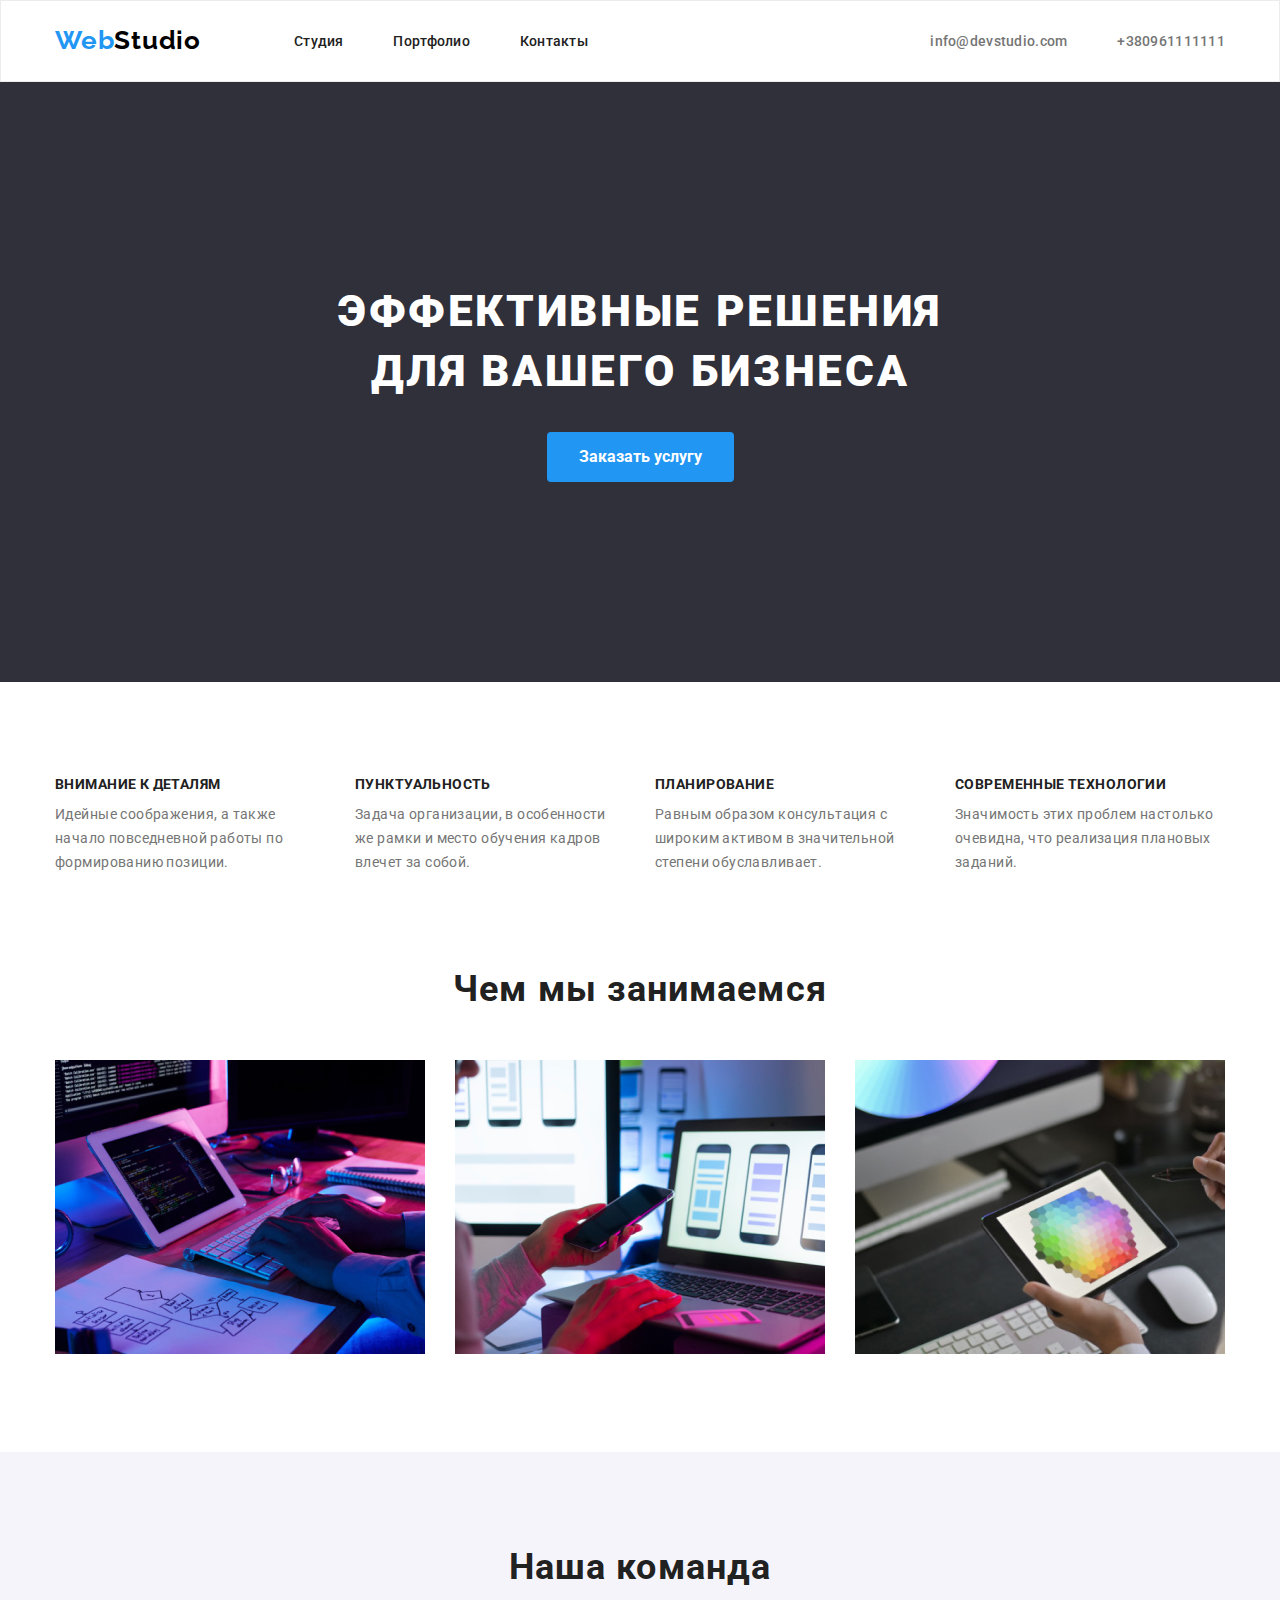
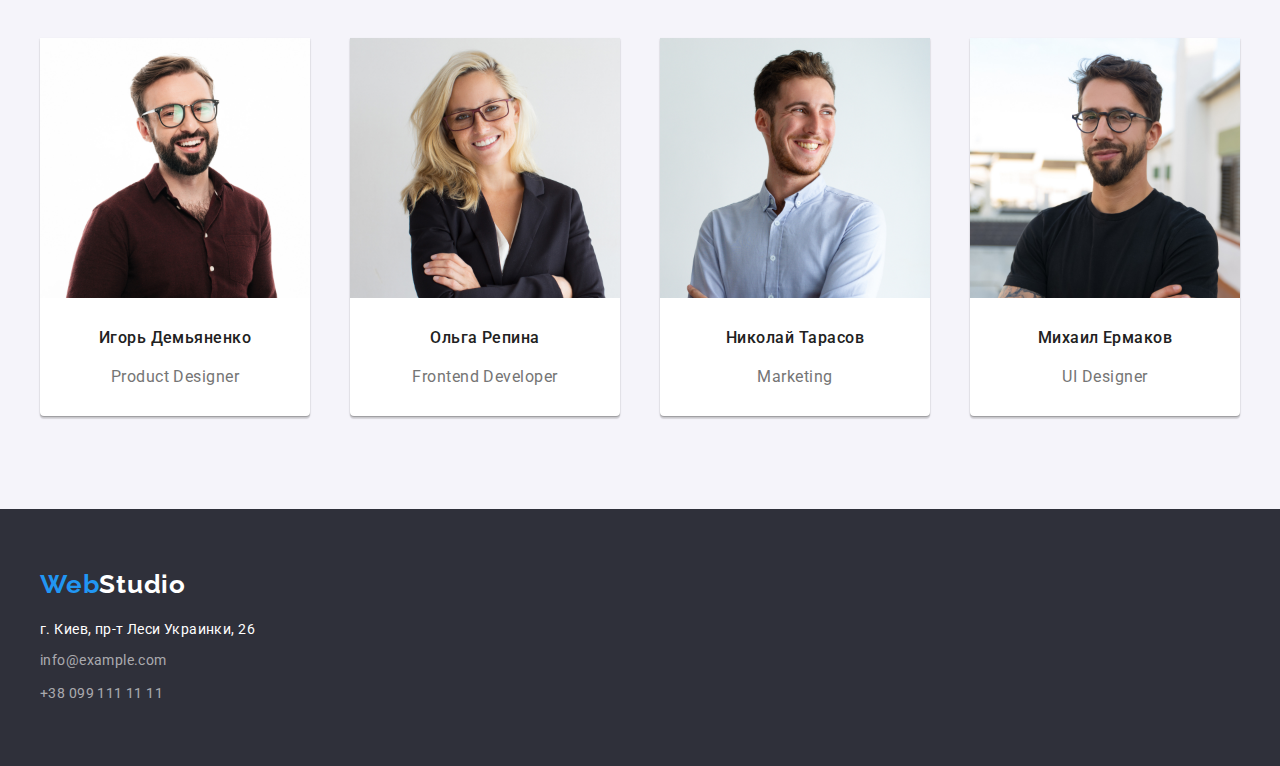
==== index.html @ 6f5e6640 "start" ====
<!DOCTYPE html>
<html lang="ru">
<head>
    <meta charset="UTF-8">
    <meta http-equiv="X-UA-Compatible" content="IE=edge">
    <meta name="viewport" content="width=device-width, initial-scale=1.0">
    <title>Yaroslav Borys</title>
    <link rel="stylesheet" href="./css/modern-normalize.css">
    <link rel="preconnect" href="https://fonts.gstatic.com">
    <link href="https://fonts.googleapis.com/css2?family=Raleway:wght@700&family=Roboto:wght@400;500;700;900&display=swap"
        rel="stylesheet">
    <link rel="stylesheet" href="./css/style.css" />
</head>
<body class="page">
    <!--Навигация сайта-->
    <header>
        <nav class="navigation">
        <div class="container">
            <h1><a href="./index.html" lang="en" class="logo link"><span class="logo-blue">Web</span>Studio</a></h1>
           <div class="nav">
            <ul class="site-nav list">
                <li><a href="./index.html" class="studio link">Студия</a></li>
                <li><a href="./portfolio.html" class=" link">Портфолио</a></li>
                <li><a href="" class="link">Контакты</a></li>
            </ul>
            <ul class="contact-nav list">
                <li><a href="mailto:" class="link">info@devstudio.com</a></li>
                <li><a href="tel:+380961111111" class="link">+380961111111</a></li>
            </ul>
            </div>
        </div>
        </nav>
    </header>

    <main>
        <!--Заказ услуги-->
        <section class="hero">
            <div class="container">
            <h2 class="hero-title">Эффективные решения для вашего бизнеса</h2>
            <button type="button" class="button-color">Заказать услугу</button>
            </div>
        </section>

        <!--Преимущество-->
        <section >
        <div class="container">
            <h2 class="disp-none">Преимущество</h2>
            <ul class="advantage-list">
                <li> 
                    <h3  class="tittle-advantage">Внимание к деталям</h3>
                    <p class="text-section">Идейные соображения, а также начало повседневной работы по формированию позиции.</p>
                </li>
                <li>
                    <h3 class="tittle-advantage">Пунктуальность</h3>
                    <p class="text-section">Задача организации, в особенности же рамки и место обучения кадров влечет за собой.</p>
                </li>
                <li>
                    <h3 class="tittle-advantage">Планирование</h3>
                    <p class="text-section">Равным образом консультация с широким активом в значительной степени обуславливает.</p>
                </li>
                <li>
                    <h3 class="tittle-advantage">Современные технологии</h3>
                    <p class="text-section">Значимость этих проблем настолько очевидна, что реализация плановых заданий.</p>
                </li>
            </ul>
        </div>
        </section>
            <!--Работа-->
        <section class="work-section">
            <div class="container">
               <h2 class="block-tittle">Чем мы занимаемся</h2>
                <ul class="work-list">
                   <li><img src="images/img.jpg" alt="набор текста на планшете" width="370"></li>
                    <li><img src="images/box2.jpg" alt="nелефон и ноутбук" width="370"></li>
                    <li><img src="images/box3.jpg" alt="палитра цветов" width="370"></li>
                </ul>  
            </div>
        </section>
        <!-- Команда -->
        <section class="our-team">
            <div class="container">
            <h2 class="block-tittle">Наша команда</h2>
            <ul class="team-list">
                <li>
                    <img src="./images/human.jpg" alt="мужчина" width="270">
                    <h3 class="name-worker">Игорь Демьяненко</h3>
                    <p lang="en" class="profession">Product Designer</p>
                </li>
                <li>
                    <img src="./images/human1.jpg" alt="девушка" width="270">
                    <h3 class="name-worker">Ольга Репина</h3>
                    <p lang="en" class="profession">Frontend Developer</p>
                </li>
                <li>
                    <img src="./images/human2.jpg" alt="мужчина смотрит вправо " width="270">
                    <h3 class="name-worker">Николай Тарасов</h3>
                    <p lang="en" class="profession">Marketing</p>
                </li>
                <li>
                    <img src="./images/human3.jpg" alt="мужчина смотрит на нас" width="270">
                    <h3 class="name-worker">Михаил Ермаков</h3>
                    <p lang="en" class="profession">UI Designer</p>
                </li>
            </ul>
            </div>
        </section> 

    </main>

    <!--подвал-->
     <footer class="footer">
         <div class="container">
             <a href="#" lang="en" class="link logo-white"><span class="logo-blue">Web</span>Studio</a>
             <address class="address ad-footer">
                <P class="address">г. Киев, пр-т Леси Украинки, 26</P>
                <ul class="list">
                    <li><a href="mailto:info@example.com" class="link contacts">info@example.com</a></li>
                    <li><a href="tel:+380991111111" class="link contacts">+38 099 111 11 11</a></li>
                </ul>
             </address>
        </div>
      </footer>
</body>
</html>
---- css/style.css ----
:root {
  --blue-color: #2196f3;
  --white-color: #ffffff;
  --tell-color: #757575;
  --hero-color: #2f303a;
  --main-text-color: #212121;
  --mainbackgraund-color: #e5e5e5;
  --contacts-color: rgba(255, 255, 255, 0.6);
  --portfolio-color: #f5f4fa;
  --black-color: #000000;
  --stroke-color: #ececec;
}

/* Основные стили */
body {
  font-family: "Roboto", sans-serif;
  background-color: var(--white-color);
  color: var(--main-text-color);
}

.container {
  width: 1200px;
  padding: 0 15px;
  margin: 0 auto;
}

/* Основные стили */
/* Списки  */

/* Списки  */

/* Навигация сайта  */
.navigation .container {
  display: flex;
}
.navigation .nav {
  display: flex;
  width: 1025px;
  justify-content: space-between;
}
.site-nav {
  display: flex;
  align-items: center;
  width: 294px;
  justify-content: space-between;
  margin-left: 93px;
}
.contact-nav {
  display: flex;
  align-items: center;
}
.contact-nav li:not(:first-child) {
  margin-left: 50px;
}

.navigation {
  background-color: var(--white-color);
  border: 1px solid var(--stroke-color);
}
.logo {
  font-family: Raleway;
  color: var(--black-color);
  font-weight: bold;
  font-size: 26px;
  line-height: 1.192;
  letter-spacing: 0.03em;
  padding: 24px 0px 25px;
}
.logo-blue {
  color: var(--blue-color);
}
.site-nav .link:hover,
.site-nav .link:focus,
.site-nav .link:active {
  color: var(--blue-color);
}
.site-nav .portfolio:visited,
.site-nav .studio:visited {
  color: var(--blue-color);
}

.contact-nav .link:hover,
.contact-nav .link:focus {
  color: var(--blue-color);
}

.contact-nav .link {
  color: var(--tell-color);
}
.navigation .list {
  font-weight: 500;
  font-size: 14px;
  line-height: 1.143;
  letter-spacing: 0.02em;
}
/* Навигация сайта  */

/* Hero block */

.hero .container {
  padding: 200px 452px;
  display: flex;
  align-items: center;
  flex-flow: column;
}
.hero {
  background-color: var(--hero-color);
}

.hero-title {
  color: var(--white-color);
  font-weight: 900;
  font-size: 44px;
  line-height: 1.363;
  text-align: center;
  letter-spacing: 0.06em;
  text-transform: uppercase;
  width: 696px;
  padding-bottom: 30px;
}
/* Hero block */
/* Buttons */
/* indentation */
.button-row .container {
  padding: 94px 0px 34px;
}
.button-list {
  display: flex;
  justify-content: center;
  padding-bottom: 16px;
}
.button-list li:not(:last-child) {
  margin-right: 9px;
}
/* indentation */
.button-color {
  font-family: "Roboto", sans-serif;
  background-color: var(--blue-color);
  color: var(--white-color);
  font-size: 16px;
  line-height: 1.875;
  font-weight: 700;
  text-align: center;
  border: 0;
  border-radius: 4px;
  padding: 10px 32px;
  cursor: pointer;
}
.button-pro {
  font-family: "Roboto", sans-serif;
  background-color: var(--portfolio-color);
  font-weight: 500;
  font-size: 16px;
  line-height: 1.625;
  text-align: center;
  letter-spacing: 0.03em;
  border-radius: 4px;
  padding: 6px 22px;
  border: 0;
}
.button-pro:hover,
.button-pro:focus {
  background-color: var(--blue-color);
  color: var(--white-color);
  box-shadow: 0px 3px 1px rgba(0, 0, 0, 0.1), 0px 1px 2px rgba(0, 0, 0, 0.08),
    0px 2px 2px rgba(0, 0, 0, 0.12);
}
/* Buttons */

/* Преимущество  */
/* indentation */
.disp-none {
  display: none;
}

.container .advantage-list {
  display: flex;
  padding: 94px 0px;
  justify-content: space-between;
}
.advantage-list > li {
  display: flex;
  width: 270px;
  flex-direction: column;
}

/* indentation */
.tittle-advantage {
  font-size: 14px;
  line-height: 1.142;
  letter-spacing: 0.03em;
  text-transform: uppercase;
  padding-bottom: 10px;
}
.text-section {
  color: var(--tell-color);
  font-size: 14px;
  line-height: 1.715;
  letter-spacing: 0.03em;
  font-weight: 400;
}
/* Преимущество */

/* work */
.block-tittle {
  font-weight: bold;
  font-size: 36px;
  line-height: 1.167;
  text-align: center;
  letter-spacing: 0.03em;
  margin-bottom: 50px;
}

/* indentation */
.work-section {
  padding-bottom: 94px;
}
.container .work-list {
  display: flex;
}
.work-list li:not(:first-child) {
  margin-left: 30px;
}
/* indentation */
/* work */

/* our team */
.our-team .container {
  padding: 94px 0px 93px;
}
.team-list {
  display: flex;
  justify-content: space-between;
  align-content: center;
}
.team-list > li {
  background-color: var(--white-color);
  border-bottom-right-radius: 4px;
  border-bottom-left-radius: 4px;
  box-shadow: 0px 1px 1px rgba(0, 0, 0, 0.14), 0px 1px 2px rgba(0, 0, 0, 0.2),
    0px 3px 1px rgba(0, 0, 0, 0.12);
  display: flex;
  flex-direction: column;
  align-items: center;
}
.our-team {
  background-color: var(--portfolio-color);
}
.name-worker {
  font-weight: 500;
  font-size: 16px;
  /* text-align: center; */
  line-height: 1.188;
  padding: 30px 0px 10px;
  letter-spacing: 0.03em;
}
.profession {
  font-size: 16px;
  line-height: 1.188;
  /* text-align: center; */
  letter-spacing: 0.03em;
  color: var(--tell-color);
  padding: 10px 0px 30px;
  font-weight: normal;
}

/* our team */

/* portfolio */
/* Card */
.card .container {
  padding-bottom: 94px;
}
.project-portfolio {
  display: flex;
  flex-wrap: wrap;
}
.project-portfolio li:not(:nth-child(3n)) {
  margin-right: 30px;
}
.project-portfolio li:nth-child(-n + 6) {
  margin-bottom: 30px;
}

/* Card */
.project-portfolio > li {
  background-color: var(--white-color);
  border: 1px solid #eeeeee;
  /* box-sizing: border-box; */
  flex-basis: max-content;
  width: 370px;
}

.pro-tittle {
  font-size: 18px;
  line-height: 2;
  letter-spacing: 0.06em;
}
.pro-text {
  font-weight: 400;
  font-size: 16px;
  line-height: 1.875;
  letter-spacing: 0.03em;
  color: var(--tell-color);
}
.project-portfolio .card-text {
  padding: 20px 24px;
}
.pro-tittle {
  margin-bottom: 4px;
}
/* portfolio */

/* footer */
/* indentation */
.footer .container {
  padding: 60px 0px;
}

.ad-footer :not(:last-child) {
  margin-bottom: 9px;
}
/* indentation */

.footer {
  background-color: var(--hero-color);
}
.logo-white {
  font-family: Raleway;
  color: var(--white-color);
  font-weight: bold;
  font-size: 26px;
  line-height: 1.192;
  letter-spacing: 0.03em;
  margin-bottom: 20px;
}

.address {
  color: var(--white-color);
  font-size: 14px;
  line-height: 1.411;
  letter-spacing: 0.03em;
  font-style: normal;
}
.contacts {
  color: var(--contacts-color);
  font-weight: 400;
  font-size: 14px;
  line-height: 1.714;
  letter-spacing: 0.03em;
  text-decoration: none;
  font-style: normal;
}
.contacts:focus,
.contacts:hover {
  color: var(--blue-color);
}
/* footer */
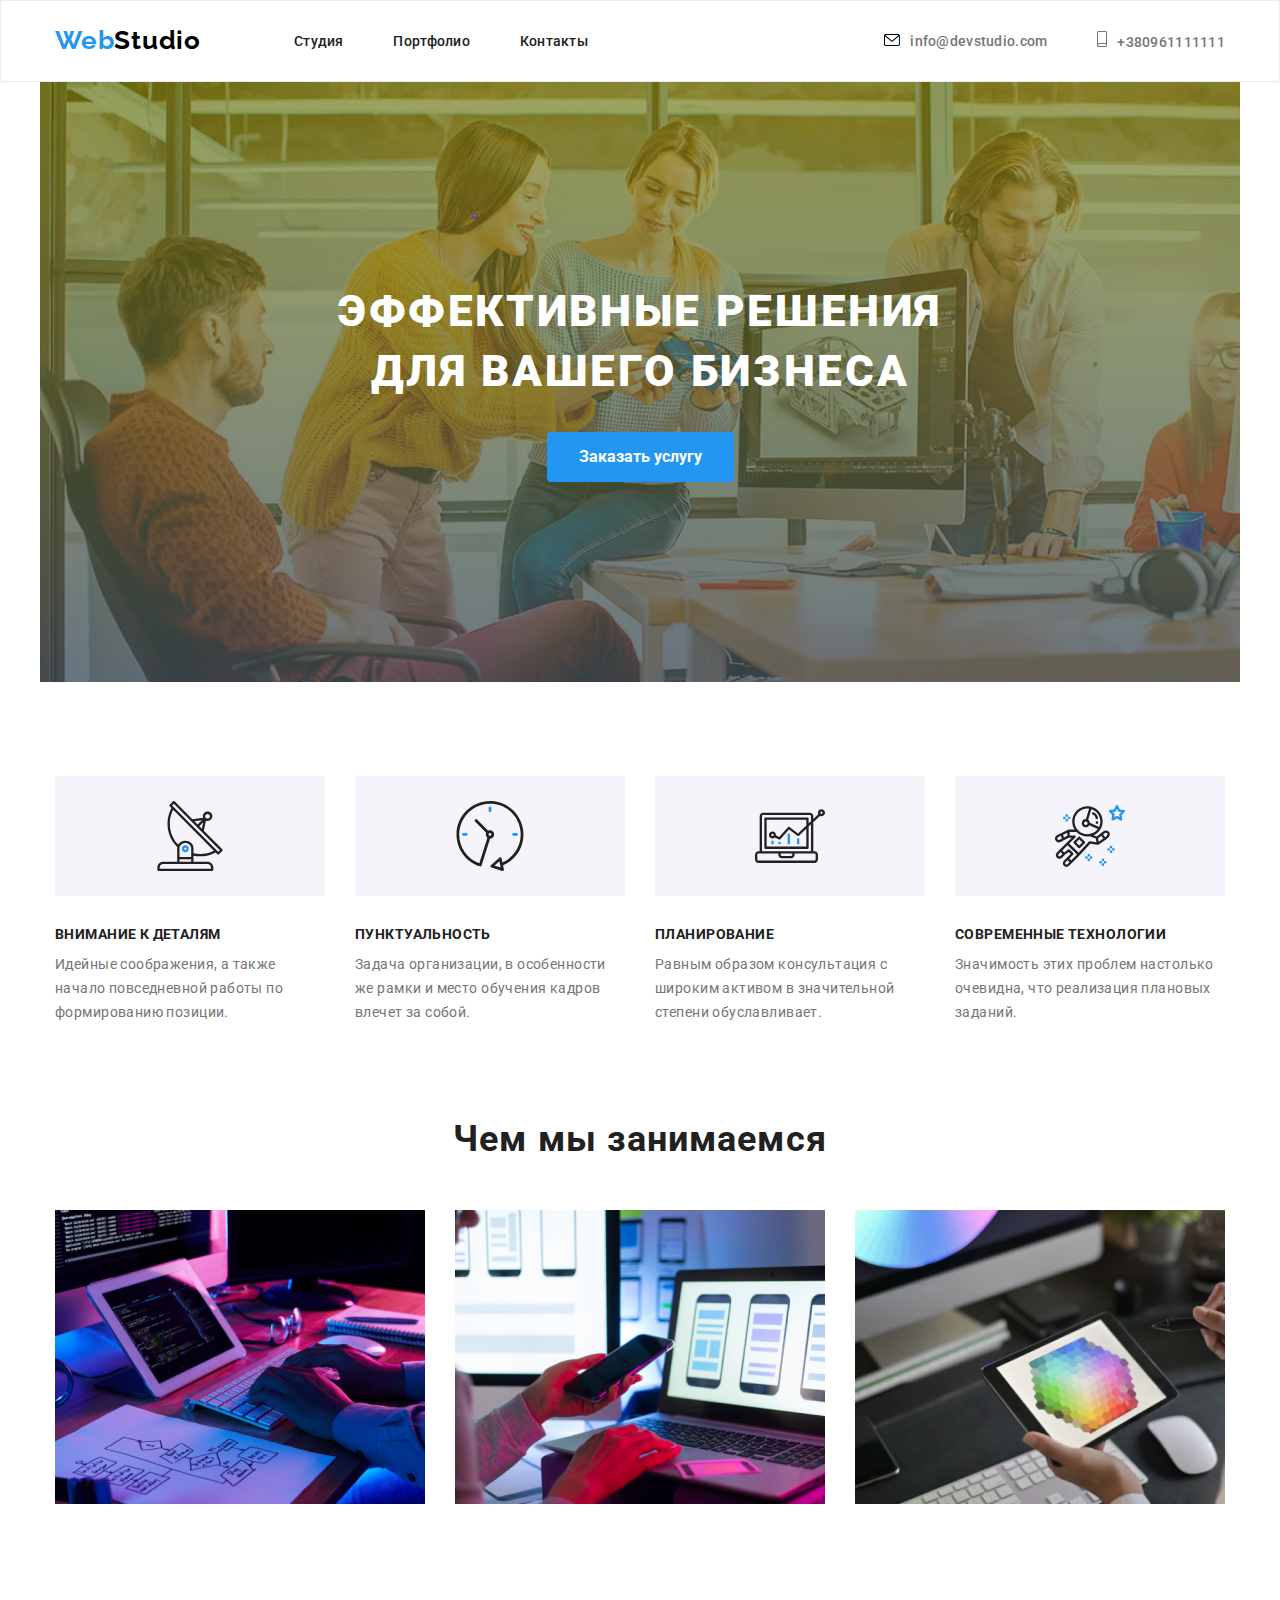
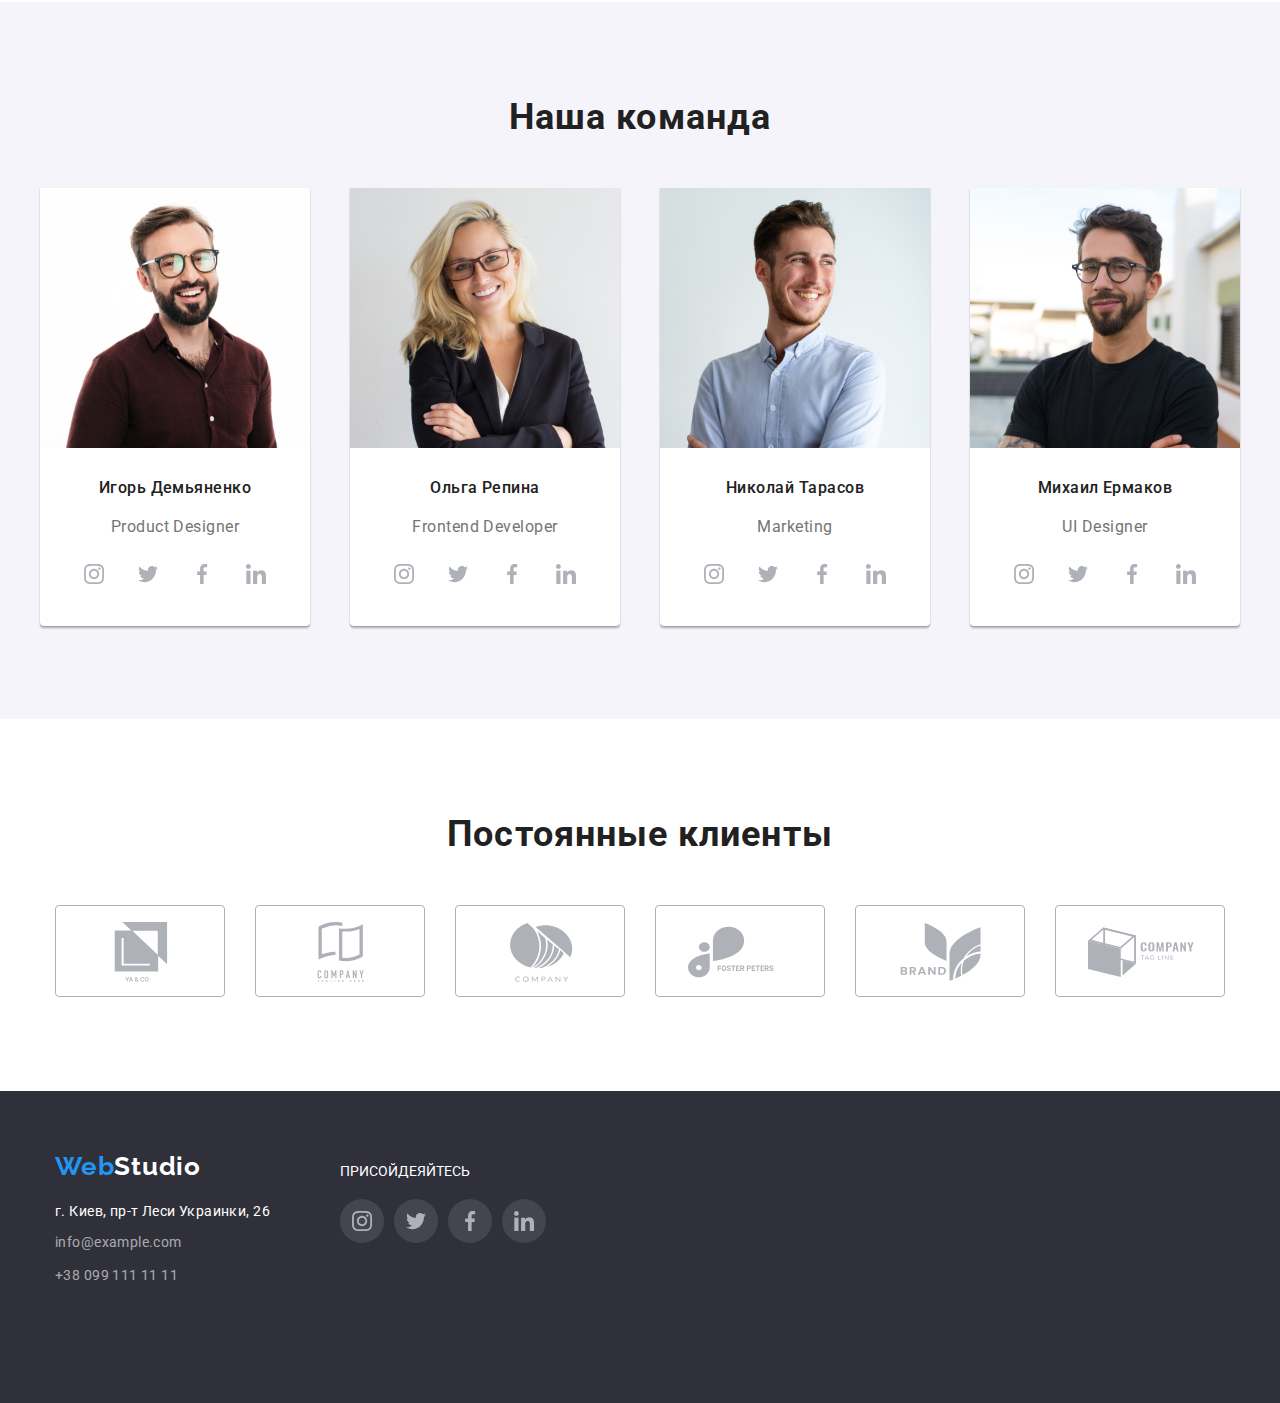
==== commit 5894ecaf: "finish" ====
--- a/index.html
+++ b/index.html
@@ -11,7 +11,59 @@
         rel="stylesheet">
     <link rel="stylesheet" href="./css/style.css" />
 </head>
-<body class="page">
+    <!-- <template>
+        <svg class="icons">
+            <use href="./images/icons-list/sprite.svg.svg#icon-antenna"></use>
+        </svg>
+        <svg class="icons">
+            <use href="./images/icons-list/sprite.svg.svg#icon-astronaut"></use>
+        </svg>
+        <svg class="icons">
+            <use href="./images/icons-list/sprite.svg.svg#icon-diagram"></use>
+        </svg>
+        <svg class="icons">
+            <use href="./images/icons-list/sprite.svg.svg#icon-clock"></use>
+        </svg>
+        <svg class="icons">
+            <use href="./images/icons-list/sprite.svg.svg#icon-client"></use>
+        </svg>
+        <svg class="icons">
+            <use href="./images/icons-list/sprite.svg.svg#icon-client1"></use>
+        </svg>
+        <svg class="icons">
+            <use href="./images/icons-list/sprite.svg.svg#icon-client2"></use>
+        </svg>
+        <svg class="icons">
+            <use href="./images/icons-list/sprite.svg.svg#icon-client3"></use>
+        </svg>
+        <svg class="icons">
+            <use href="./images/icons-list/sprite.svg.svg#icon-client4"></use>
+        </svg>
+        <svg class="icons">
+            <use href="./images/icons-list/sprite.svg.svg#icon-client5"></use>
+        </svg>
+        <svg class=".icons-contact-mail">
+            <use href="./images/icons-list/sprite.svg.svg#icon-envelope"></use>
+        </svg>
+        <svg class=".icons-contact-tell">
+            <use href="./images/icons-list/sprite.svg.svg#icon-smartphone"></use>
+        </svg>
+        <svg class="icons-social">
+            <use href="./images/icons-list/sprite.svg.svg#icon-instagram"></use>
+        </svg>
+        <svg class="icons-social">
+            <use href="./images/icons-list/sprite.svg.svg#icon-twitter"></use>
+        </svg>
+        <svg class="icons-social">
+            <use href="./images/icons-list/sprite.svg.svg#icon-facebook"></use>
+        </svg>
+        <svg class="icons-social">
+            <use href="./images/icons-list/sprite.svg.svg#icon-linkedin"></use>
+        </svg>
+    
+    </template> -->
+
+<body>
     <!--Навигация сайта-->
     <header>
         <nav class="navigation">
@@ -24,8 +76,12 @@
                 <li><a href="" class="link">Контакты</a></li>
             </ul>
             <ul class="contact-nav list">
-                <li><a href="mailto:" class="link">info@devstudio.com</a></li>
-                <li><a href="tel:+380961111111" class="link">+380961111111</a></li>
+                <li class="list-tell"><a href="mailto:" class="link"><svg class="icons-contact-mail">
+                    <use href="./images/icons-list/sprite.svg.svg#icon-envelope"></use>
+                </svg>info@devstudio.com</a></li>
+                <li class="list-tell"><a href="tel:+380961111111" class="link"><svg class="icons-contact-tell">
+                    <use href="./images/icons-list/sprite.svg.svg#icon-smartphone"></use>
+                </svg>+380961111111</a></li>
             </ul>
             </div>
         </div>
@@ -47,18 +103,38 @@
             <h2 class="disp-none">Преимущество</h2>
             <ul class="advantage-list">
                 <li> 
+                    <div class="advantage-content">
+                    <svg class="icons-advantage">
+                    <use href="./images/icons-list/sprite.svg.svg#icon-antenna"></use>
+                     </svg>
+                    </div>
                     <h3  class="tittle-advantage">Внимание к деталям</h3>
                     <p class="text-section">Идейные соображения, а также начало повседневной работы по формированию позиции.</p>
                 </li>
                 <li>
+                      <div class="advantage-content">
+                    <svg class="icons-advantage">
+                        <use href="./images/icons-list/sprite.svg.svg#icon-clock"></use>
+                    </svg>
+                    </div>
                     <h3 class="tittle-advantage">Пунктуальность</h3>
                     <p class="text-section">Задача организации, в особенности же рамки и место обучения кадров влечет за собой.</p>
                 </li>
                 <li>
+                   <div class="advantage-content">
+                    <svg class="icons-advantage">
+                        <use href="./images/icons-list/sprite.svg.svg#icon-diagram"></use>
+                    </svg>
+                    </div>
                     <h3 class="tittle-advantage">Планирование</h3>
                     <p class="text-section">Равным образом консультация с широким активом в значительной степени обуславливает.</p>
                 </li>
                 <li>
+                    <div class="advantage-content">
+                    <svg class="icons-advantage">
+                    <use href="./images/icons-list/sprite.svg.svg#icon-astronaut"></use>
+                   </svg>
+                    </div>
                     <h3 class="tittle-advantage">Современные технологии</h3>
                     <p class="text-section">Значимость этих проблем настолько очевидна, что реализация плановых заданий.</p>
                 </li>
@@ -85,31 +161,193 @@
                     <img src="./images/human.jpg" alt="мужчина" width="270">
                     <h3 class="name-worker">Игорь Демьяненко</h3>
                     <p lang="en" class="profession">Product Designer</p>
+                    <ul class=icon-list-people>
+                        <li>
+                            <a href="#">
+                                <svg class="icons-social">
+                                <use href="./images/icons-list/sprite.svg.svg#icon-instagram"></use>
+                                </svg>
+                            </a>
+                        </li>
+                        <li>
+                            <a href="#">
+                                <svg class="icons-social">
+                                <use href="./images/icons-list/sprite.svg.svg#icon-twitter"></use>
+                                </svg>
+                            </a>
+                        </li>
+                        <li>
+                            <a href="#">
+                                <svg class="icons-social">
+                                 <use href="./images/icons-list/sprite.svg.svg#icon-facebook"></use>
+                                </svg>
+                            </a>
+                        </li>
+                        <li>
+                            <a href="#">
+                                <svg class="icons-social">
+                                <use href="./images/icons-list/sprite.svg.svg#icon-linkedin"></use>
+                                </svg>
+                            </a>
+                        </li>
+                
+                    </ul>
                 </li>
                 <li>
                     <img src="./images/human1.jpg" alt="девушка" width="270">
                     <h3 class="name-worker">Ольга Репина</h3>
                     <p lang="en" class="profession">Frontend Developer</p>
+                                        <ul class="icon-list-people">
+                        <li>
+                            <a href="#">
+                                <svg class="icons-social">
+                                <use href="./images/icons-list/sprite.svg.svg#icon-instagram"></use>
+                                </svg>
+                            </a>
+                        </li>
+                        <li>
+                            <a href="#">
+                                <svg class="icons-social">
+                                <use href="./images/icons-list/sprite.svg.svg#icon-twitter"></use>
+                                </svg>
+                            </a>
+                        </li>
+                        <li>
+                            <a href="#">
+                                <svg class="icons-social">
+                                 <use href="./images/icons-list/sprite.svg.svg#icon-facebook"></use>
+                                </svg>
+                            </a>
+                        </li>
+                        <li>
+                            <a href="#">
+                                <svg class="icons-social">
+                                <use href="./images/icons-list/sprite.svg.svg#icon-linkedin"></use>
+                                </svg>
+                            </a>
+                        </li>
+                
+                    </ul>
                 </li>
                 <li>
                     <img src="./images/human2.jpg" alt="мужчина смотрит вправо " width="270">
                     <h3 class="name-worker">Николай Тарасов</h3>
                     <p lang="en" class="profession">Marketing</p>
+                                                        <ul class="icon-list-people">
+                        <li>
+                            <a href="#">
+                                <svg class="icons-social">
+                                <use href="./images/icons-list/sprite.svg.svg#icon-instagram"></use>
+                                </svg>
+                            </a>
+                        </li>
+                        <li>
+                            <a href="#">
+                                <svg class="icons-social">
+                                <use href="./images/icons-list/sprite.svg.svg#icon-twitter"></use>
+                                </svg>
+                            </a>
+                        </li>
+                        <li>
+                            <a href="#">
+                                <svg class="icons-social">
+                                 <use href="./images/icons-list/sprite.svg.svg#icon-facebook"></use>
+                                </svg>
+                            </a>
+                        </li>
+                        <li>
+                            <a href="#">
+                                <svg class="icons-social">
+                                <use href="./images/icons-list/sprite.svg.svg#icon-linkedin"></use>
+                                </svg>
+                            </a>
+                        </li>
+                
+                    </ul>
                 </li>
                 <li>
                     <img src="./images/human3.jpg" alt="мужчина смотрит на нас" width="270">
                     <h3 class="name-worker">Михаил Ермаков</h3>
                     <p lang="en" class="profession">UI Designer</p>
+                                        <ul class="icon-list-people">
+                        <li>
+                            <a href="#">
+                                <svg class="icons-social">
+                                <use href="./images/icons-list/sprite.svg.svg#icon-instagram"></use>
+                                </svg>
+                            </a>
+                        </li>
+                        <li>
+                            <a href="#">
+                                <svg class="icons-social">
+                                <use href="./images/icons-list/sprite.svg.svg#icon-twitter"></use>
+                                </svg>
+                            </a>
+                        </li>
+                        <li>
+                            <a href="#">
+                                <svg class="icons-social">
+                                 <use href="./images/icons-list/sprite.svg.svg#icon-facebook"></use>
+                                </svg>
+                            </a>
+                        </li>
+                        <li>
+                            <a href="#">
+                                <svg class="icons-social">
+                                <use href="./images/icons-list/sprite.svg.svg#icon-linkedin"></use>
+                                </svg>
+                            </a>
+                        </li>
+                
+                    </ul>
                 </li>
             </ul>
             </div>
         </section> 
+<!-- Постоянные клиенты -->
+        <section class="client-section">
+            <div class="container">
+            <h2 class="block-tittle">Постоянные клиенты</h2>
+            <ul class="client-list">
+                <li class="client">
+                    <svg class="icons-client">
+                        <use href="./images/icons-list/sprite.svg.svg#icon-client"></use>
+                    </svg>
+                </li>
+                <li>
+                <svg class="icons-client">
+                    <use href="./images/icons-list/sprite.svg.svg#icon-client1"></use>
+                </svg>
+            </li>
+                <li><svg class="icons-client">
+                    <use href="./images/icons-list/sprite.svg.svg#icon-client2"></use>
+                </svg>
+            </li>
+                <li><svg class="icons-client">
+                    <use href="./images/icons-list/sprite.svg.svg#icon-client3"></use>
+                </svg>
+            </li>
+                <li><svg class="icons-client">
+                    <use href="./images/icons-list/sprite.svg.svg#icon-client4"></use>
+                </svg>
+            </li>
+                <li><svg class="icons-client">
+                    <use href="./images/icons-list/sprite.svg.svg#icon-client5"></use>
+                </svg>
+            </li>
+            </ul>
+            </div>
+        </section>
+        <!-- Постоянные клиенты -->
 
     </main>
 
     <!--подвал-->
      <footer class="footer">
+        
          <div class="container">
+                 
+            <div class="contact-footer"> 
              <a href="#" lang="en" class="link logo-white"><span class="logo-blue">Web</span>Studio</a>
              <address class="address ad-footer">
                 <P class="address">г. Киев, пр-т Леси Украинки, 26</P>
@@ -118,7 +356,46 @@
                     <li><a href="tel:+380991111111" class="link contacts">+38 099 111 11 11</a></li>
                 </ul>
              </address>
-        </div>
+            </div>
+        
+
+            <div class="social-cont">
+            <p class="text-final">ПРИСОЙДЕЯЙТЕСЬ</p>
+            <ul class="social-media">
+                        <li>
+                            <a href="#" class="social-link">
+                                <svg class="icons-footer">
+                                    <use href="./images/icons-list/sprite.svg.svg#icon-instagram"></use>
+                                </svg>
+                            </a>
+                        </li>
+                        <li>
+                            <a href="#" >
+                                <svg class="icons-footer">
+                                    <use href="./images/icons-list/sprite.svg.svg#icon-twitter"></use>
+                                </svg>
+                            </a>
+                        </li>
+                        <li>
+                            <a href="#">
+                                <svg class="icons-footer">
+                                    <use href="./images/icons-list/sprite.svg.svg#icon-facebook"></use>
+                                </svg>
+                            </a>
+                        </li>
+                        <li>
+                            <a href="#">
+                                <svg class="icons-footer">
+                                    <use href="./images/icons-list/sprite.svg.svg#icon-linkedin"></use>
+                                </svg>
+                            </a>
+                     
+                       </li>
+                       
+                      </ul>
+                </div>
+         </div>
+
       </footer>
 </body>
 </html>--- a/css/style.css
+++ b/css/style.css
@@ -9,6 +9,9 @@
   --portfolio-color: #f5f4fa;
   --black-color: #000000;
   --stroke-color: #ececec;
+  --icon-color: #afb1b8;
+  --icon-footer: rgba(255, 255, 255, 0.1);
+  --solid-color: #eeeeee;
 }
 
 /* Основные стили */
@@ -30,6 +33,26 @@
 /* Списки  */
 
 /* Навигация сайта  */
+.icons-contact-tell {
+  width: 10px;
+  height: 16px;
+  margin-right: 10px;
+  fill: currentColor;
+}
+
+.icons-contact-mail {
+  width: 16px;
+  height: 12px;
+  margin-right: 10px;
+}
+.contact-nav .list-tell:hover,
+.contact-nav .list-tell:hover,
+.contact-nav .link:hover {
+  stroke: var(--blue-color);
+  color: var(--blue-color);
+  fill: var(--blue-color);
+}
+
 .navigation .container {
   display: flex;
 }
@@ -79,12 +102,13 @@
   color: var(--blue-color);
 }
 
-.contact-nav .link:hover,
+.contact-nav li:hover,
 .contact-nav .link:focus {
   color: var(--blue-color);
-}
-
-.contact-nav .link {
+  fill: var(--blue-color);
+}
+
+.contact-nav a {
   color: var(--tell-color);
 }
 .navigation .list {
@@ -102,9 +126,13 @@
   display: flex;
   align-items: center;
   flex-flow: column;
-}
-.hero {
-  background-color: var(--hero-color);
+  background-image: linear-gradient(
+      to top,
+      rgba(89, 106, 114, 0.6),
+      rgba(206, 220, 23, 0.4)
+    ),
+    url(../images/background.png);
+  background-size: cover;
 }
 
 .hero-title {
@@ -184,6 +212,24 @@
   flex-direction: column;
 }
 
+/* ICON */
+.advantage-content {
+  height: 120px;
+  width: 270px;
+  background-color: var(--portfolio-color);
+  display: flex;
+  justify-content: center;
+  align-items: center;
+  margin-bottom: 30px;
+}
+
+.icons-advantage {
+  width: 70px;
+  height: 70px;
+}
+
+/* ICON  */
+
 /* indentation */
 .tittle-advantage {
   font-size: 14px;
@@ -225,6 +271,47 @@
 /* work */
 
 /* our team */
+/* Icon  */
+.icons-social {
+  width: 20px;
+  height: 20px;
+}
+.icon-list-people li {
+  /* padding-bottom: 30px; */
+  width: 44px;
+  height: 44px;
+  border-radius: 50%;
+  padding: 12px;
+}
+.icon-list-people {
+  display: flex;
+  justify-content: center;
+  flex-direction: row;
+  padding-bottom: 30px;
+}
+.icon-list-people svg {
+  flex-direction: row;
+}
+.icon-list-people li:not(:last-child) {
+  margin-right: 10px;
+}
+.icon-list-people li:hover,
+.icon-list-people li:focus {
+  fill: var(--white-color);
+  background-color: var(--blue-color);
+}
+.icon-list-people .icons-social {
+  fill: var(--icon-color);
+}
+.icons-social :hover,
+.icons-social :focus {
+  fill: var(--white-color);
+  background-color: var(--blue-color);
+}
+.icons-social a {
+  fill: currentColor;
+}
+/* Icon  */
 .our-team .container {
   padding: 94px 0px 93px;
 }
@@ -233,6 +320,7 @@
   justify-content: space-between;
   align-content: center;
 }
+
 .team-list > li {
   background-color: var(--white-color);
   border-bottom-right-radius: 4px;
@@ -260,14 +348,51 @@
   /* text-align: center; */
   letter-spacing: 0.03em;
   color: var(--tell-color);
-  padding: 10px 0px 30px;
+  padding: 10px 0px 16px;
   font-weight: normal;
 }
 
 /* our team */
+/* Постоянные клиенты */
+
+.client-section .container {
+  margin-top: 94px;
+  margin-bottom: 94px;
+}
+.client-list li {
+  width: 170px;
+  height: 92px;
+  border: solid 1px;
+  border-radius: 4px;
+  padding: 16px 32px;
+  color: var(--icon-color);
+}
+
+.client-list {
+  display: flex;
+  flex-direction: row;
+  justify-content: space-between;
+  align-items: center;
+  fill: currentColor;
+}
+.icons-client {
+  width: 106px;
+  height: 60px;
+}
+.client-list li:focus,
+.client-list li:hover {
+  fill: var(--blue-color);
+  border: solid 1px var(--blue-color);
+}
+/* Постоянные клиенты */
 
 /* portfolio */
 /* Card */
+.project-portfolio li:hover {
+  box-shadow: 1px 4px 6px 1px rgba(0, 0, 0, 0.16),
+    0px 4px 4px rgba(0, 0, 0, 0.06), 0px 1px 1px rgba(0, 0, 0, 0.06);
+}
+
 .card .container {
   padding-bottom: 94px;
 }
@@ -281,11 +406,16 @@
 .project-portfolio li:nth-child(-n + 6) {
   margin-bottom: 30px;
 }
-
+.project-portfolio li:hover,
+.project-portfolio li:focus,
+.project-portfolio li:active {
+  box-shadow: 1px 4px 6px rgba(0, 0, 0, 0.16), 0 px 4px 4px rgba(0, 0, 0, 0.06),
+    0px 1px 1px rgba(0, 0, 0, 0.06);
+}
 /* Card */
 .project-portfolio > li {
   background-color: var(--white-color);
-  border: 1px solid #eeeeee;
+  border: 1px solid var(--solid-color);
   /* box-sizing: border-box; */
   flex-basis: max-content;
   width: 370px;
@@ -314,7 +444,7 @@
 /* footer */
 /* indentation */
 .footer .container {
-  padding: 60px 0px;
+  padding: 60px 15px;
 }
 
 .ad-footer :not(:last-child) {
@@ -355,4 +485,73 @@
 .contacts:hover {
   color: var(--blue-color);
 }
+
+.text-final {
+  color: var(--white-color);
+  font-style: 700;
+  font-size: 14px;
+  line-height: 1.143;
+  vertical-align: Top;
+  letter-spacing: 3%;
+  margin-bottom: 20px;
+}
+
+.footer .container {
+  display: flex;
+}
+
+.social-cont {
+  margin-left: 70px;
+  padding-top: 12px;
+  padding-bottom: 100px;
+}
+
+.social-media {
+  display: flex;
+}
+/* ИКОНКИ  */
+
+.icons-footer {
+  width: 20px;
+  height: 20px;
+}
+
+/* .icons-social li {
+  /* padding-bottom: 30px; */
+/* width: 44px;
+  height: 44px;
+  border-radius: 50%;
+  padding: 12px; */
+/* } */
+.social-media .container {
+  display: flex;
+}
+.social-media li {
+  width: 44px;
+  height: 44px;
+  border-radius: 50%;
+  padding: 12px;
+  background-color: var(--icon-footer);
+  flex-direction: row;
+}
+.social-media li:not(:last-child) {
+  margin-right: 10px;
+}
+.social-media li:hover,
+.social-media li:focus {
+  fill: var(--white-color);
+  background-color: var(--blue-color);
+}
+.social-media .icons-footer {
+  fill: var(--icon-color);
+}
+.social-media :hover,
+.social-mediae :focus {
+  fill: var(--white-color);
+}
+.social-medial a {
+  fill: currentColor;
+}
+
+/* ИКОНКИ  */
 /* footer */
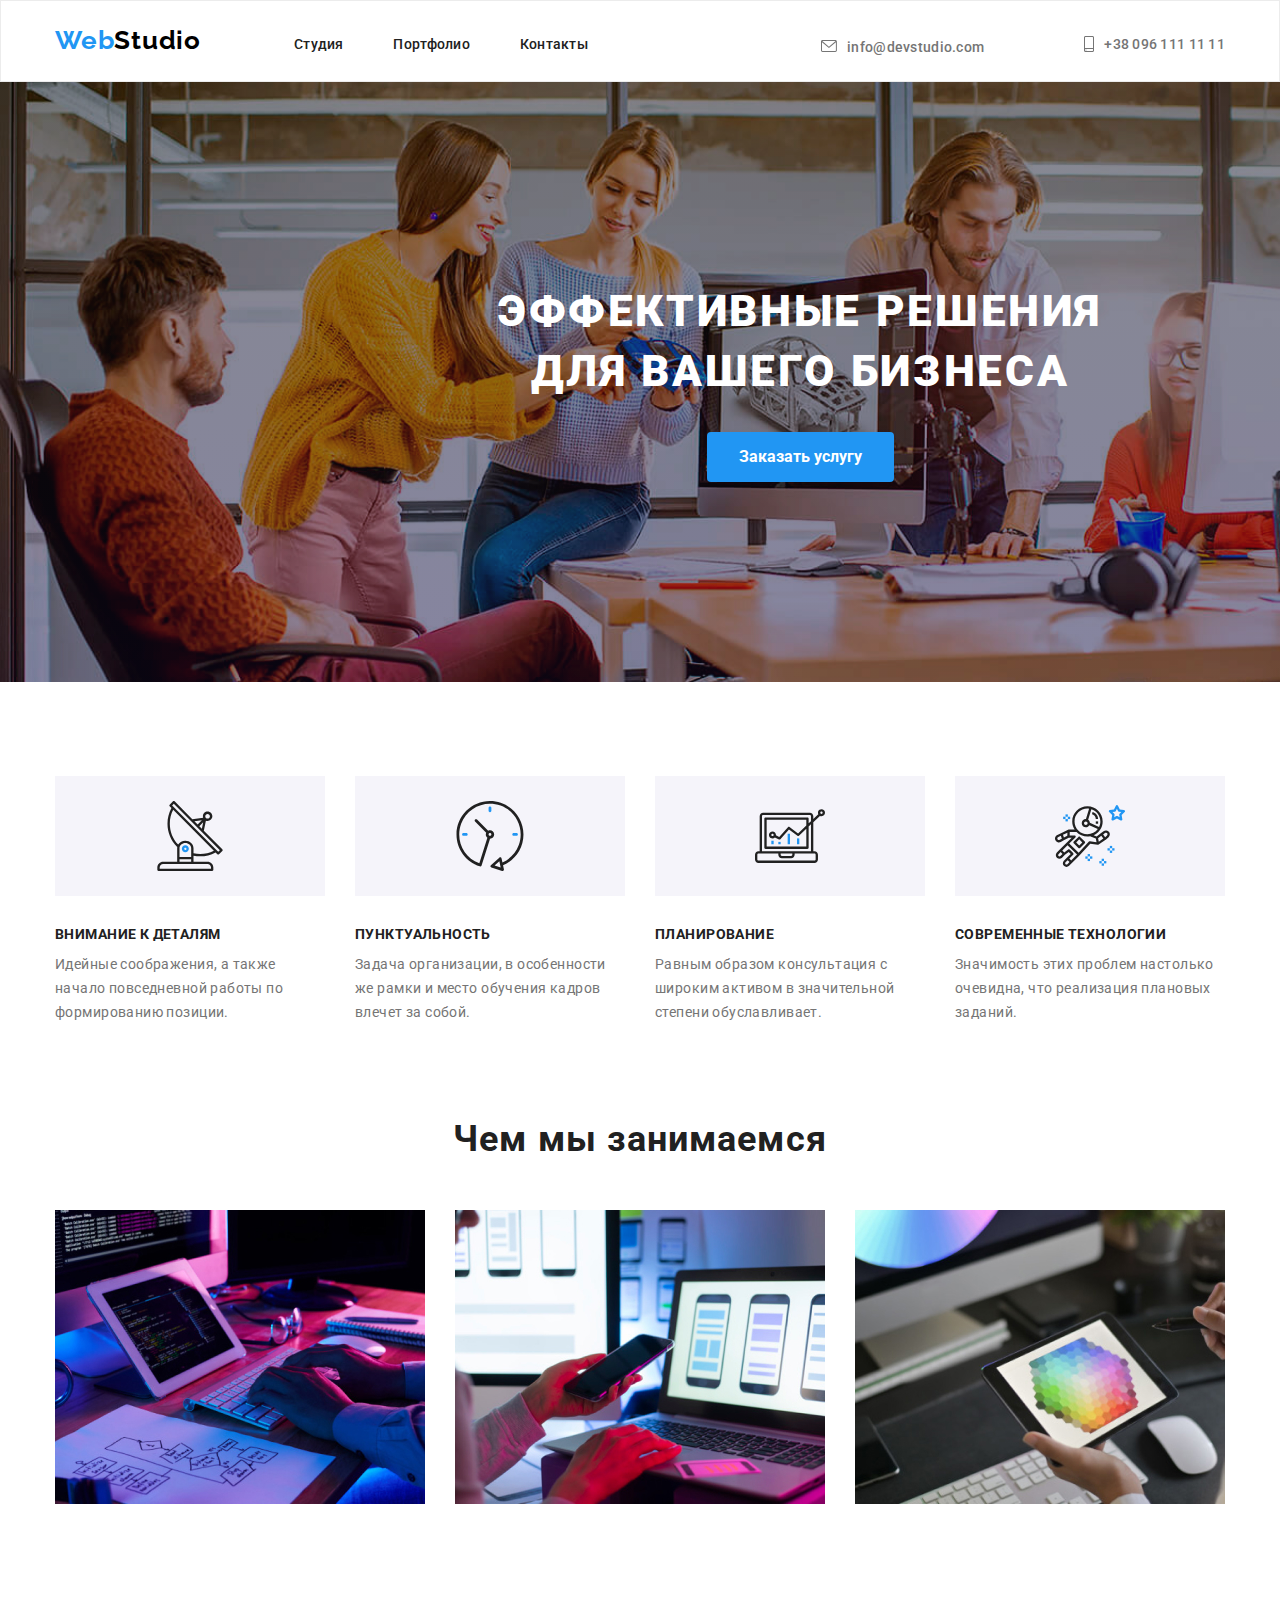
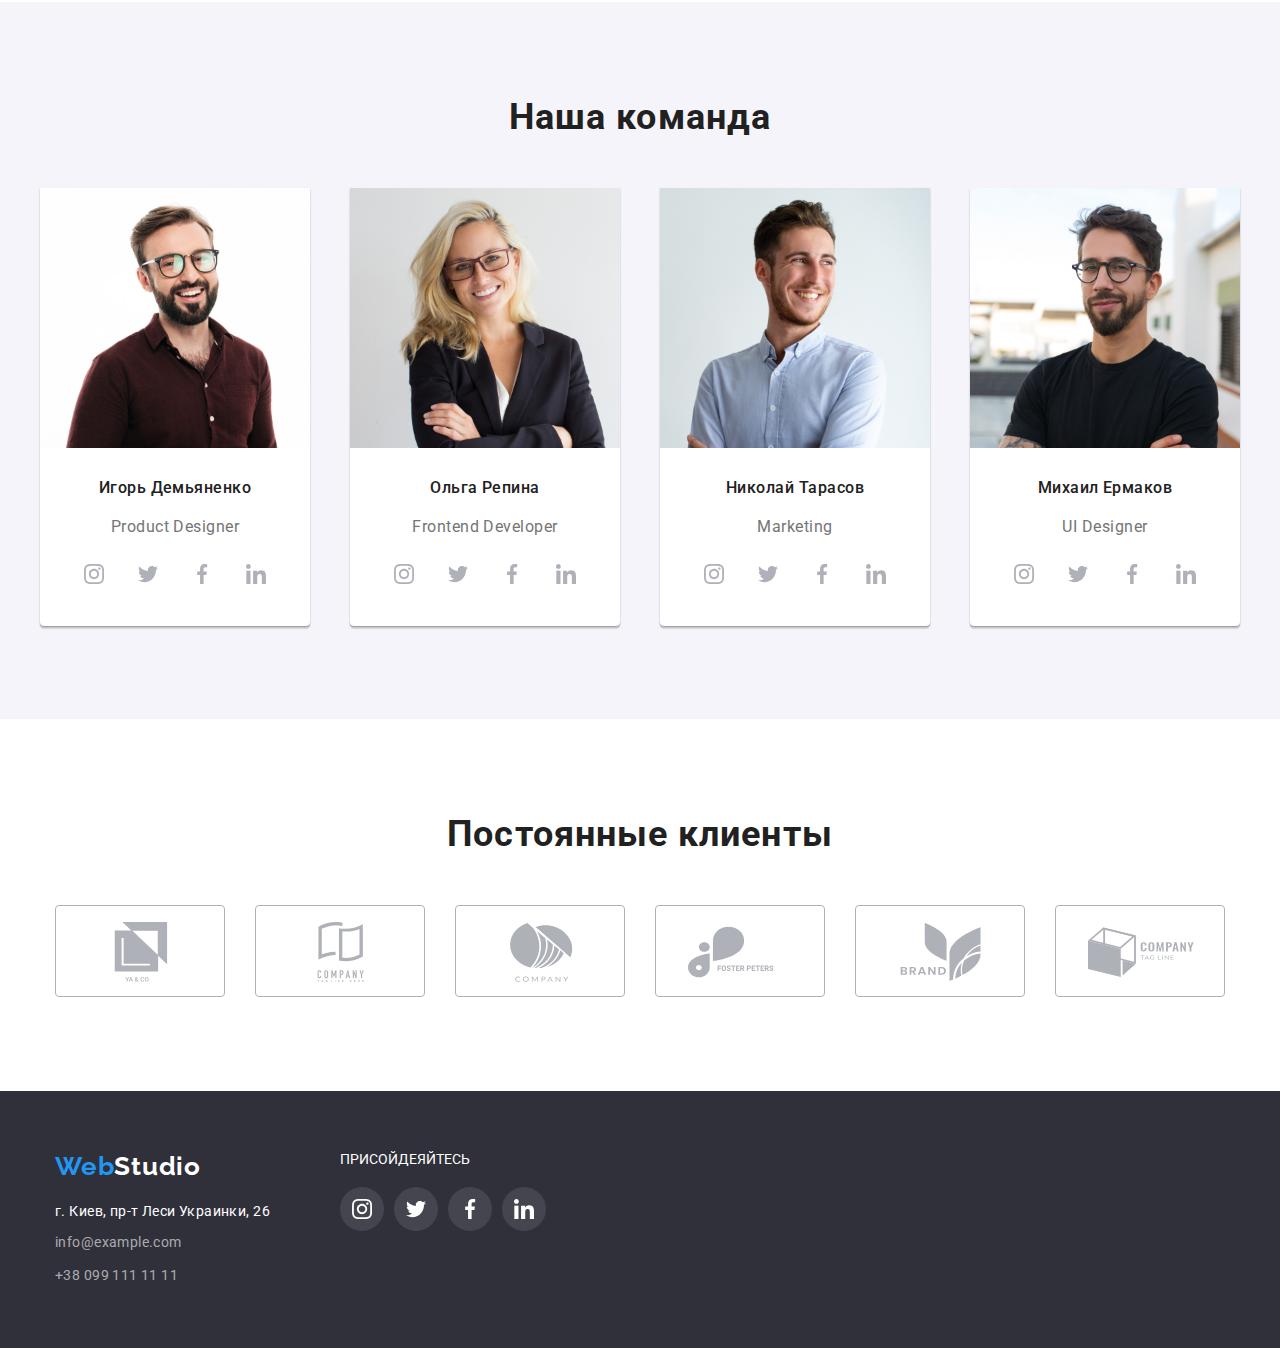
==== commit 283d5a01: "izabelb" ====
--- a/index.html
+++ b/index.html
@@ -76,12 +76,28 @@
                 <li><a href="" class="link">Контакты</a></li>
             </ul>
             <ul class="contact-nav list">
-                <li class="list-tell"><a href="mailto:" class="link"><svg class="icons-contact-mail">
-                    <use href="./images/icons-list/sprite.svg.svg#icon-envelope"></use>
-                </svg>info@devstudio.com</a></li>
-                <li class="list-tell"><a href="tel:+380961111111" class="link"><svg class="icons-contact-tell">
-                    <use href="./images/icons-list/sprite.svg.svg#icon-smartphone"></use>
-                </svg>+380961111111</a></li>
+                <li class="list-tell">
+                        <ul class="mail-mail">
+                        
+                            <li><a href="mailto:" class="link">info@devstudio.com</a></li>
+                        <li class="icons-contact-mail"><svg class="icons-contact-mail">
+                                <use href="./images/icons-list/sprite.svg.svg#icon-envelope"></use>
+                            </svg></li>
+                        </ul>
+
+                </li>
+            
+                <li class="list-tell">
+                        <ul class="tell-tell">  
+                            
+                            <li class="list-tell"><a href="tel:+380961111111" class="link">
+                    +38 096 111 11 11</a></li>
+                    <li><svg class="icons-contact-tell">
+                            <use href="./images/icons-list/sprite.svg.svg#icon-smartphone"></use>
+                        </svg></li>
+            
+                         </ul>
+                   
             </ul>
             </div>
         </div>
@@ -163,28 +179,28 @@
                     <p lang="en" class="profession">Product Designer</p>
                     <ul class=icon-list-people>
                         <li>
-                            <a href="#">
+                            <a href="#" class="social-link">
                                 <svg class="icons-social">
                                 <use href="./images/icons-list/sprite.svg.svg#icon-instagram"></use>
                                 </svg>
                             </a>
                         </li>
                         <li>
-                            <a href="#">
+                            <a href="#" class="social-link">
                                 <svg class="icons-social">
                                 <use href="./images/icons-list/sprite.svg.svg#icon-twitter"></use>
                                 </svg>
                             </a>
                         </li>
                         <li>
-                            <a href="#">
+                            <a href="#" class="social-link">
                                 <svg class="icons-social">
                                  <use href="./images/icons-list/sprite.svg.svg#icon-facebook"></use>
                                 </svg>
                             </a>
                         </li>
                         <li>
-                            <a href="#">
+                            <a href="#" class="social-link">
                                 <svg class="icons-social">
                                 <use href="./images/icons-list/sprite.svg.svg#icon-linkedin"></use>
                                 </svg>
@@ -199,28 +215,28 @@
                     <p lang="en" class="profession">Frontend Developer</p>
                                         <ul class="icon-list-people">
                         <li>
-                            <a href="#">
+                            <a href="#" class="social-link">
                                 <svg class="icons-social">
                                 <use href="./images/icons-list/sprite.svg.svg#icon-instagram"></use>
                                 </svg>
                             </a>
                         </li>
                         <li>
-                            <a href="#">
+                            <a href="#" class="social-link">
                                 <svg class="icons-social">
                                 <use href="./images/icons-list/sprite.svg.svg#icon-twitter"></use>
                                 </svg>
                             </a>
                         </li>
                         <li>
-                            <a href="#">
+                            <a href="#" class="social-link">
                                 <svg class="icons-social">
                                  <use href="./images/icons-list/sprite.svg.svg#icon-facebook"></use>
                                 </svg>
                             </a>
                         </li>
                         <li>
-                            <a href="#">
+                            <a href="#" class="social-link">
                                 <svg class="icons-social">
                                 <use href="./images/icons-list/sprite.svg.svg#icon-linkedin"></use>
                                 </svg>
@@ -235,28 +251,28 @@
                     <p lang="en" class="profession">Marketing</p>
                                                         <ul class="icon-list-people">
                         <li>
-                            <a href="#">
+                            <a href="#" class="social-link">
                                 <svg class="icons-social">
                                 <use href="./images/icons-list/sprite.svg.svg#icon-instagram"></use>
                                 </svg>
                             </a>
                         </li>
                         <li>
-                            <a href="#">
+                            <a href="#" class="social-link">
                                 <svg class="icons-social">
                                 <use href="./images/icons-list/sprite.svg.svg#icon-twitter"></use>
                                 </svg>
                             </a>
                         </li>
                         <li>
-                            <a href="#">
+                            <a href="#" class="social-link">
                                 <svg class="icons-social">
                                  <use href="./images/icons-list/sprite.svg.svg#icon-facebook"></use>
                                 </svg>
                             </a>
                         </li>
                         <li>
-                            <a href="#">
+                            <a href="#" class="social-link">
                                 <svg class="icons-social">
                                 <use href="./images/icons-list/sprite.svg.svg#icon-linkedin"></use>
                                 </svg>
@@ -271,28 +287,28 @@
                     <p lang="en" class="profession">UI Designer</p>
                                         <ul class="icon-list-people">
                         <li>
-                            <a href="#">
+                            <a href="#" class="social-link">
                                 <svg class="icons-social">
                                 <use href="./images/icons-list/sprite.svg.svg#icon-instagram"></use>
                                 </svg>
                             </a>
                         </li>
                         <li>
-                            <a href="#">
+                            <a href="#" class="social-link">
                                 <svg class="icons-social">
                                 <use href="./images/icons-list/sprite.svg.svg#icon-twitter"></use>
                                 </svg>
                             </a>
                         </li>
                         <li>
-                            <a href="#">
+                            <a href="#" class="social-link">
                                 <svg class="icons-social">
                                  <use href="./images/icons-list/sprite.svg.svg#icon-facebook"></use>
                                 </svg>
                             </a>
                         </li>
                         <li>
-                            <a href="#">
+                            <a href="#" class="social-link">
                                 <svg class="icons-social">
                                 <use href="./images/icons-list/sprite.svg.svg#icon-linkedin"></use>
                                 </svg>
--- a/css/style.css
+++ b/css/style.css
@@ -33,6 +33,18 @@
 /* Списки  */
 
 /* Навигация сайта  */
+
+.tell-tell,
+.mail-mail {
+  display: flex;
+  flex-direction: row-reverse;
+}
+
+.list-tell {
+  align-items: baseline;
+  justify-content: start;
+  color: var(--tell-color);
+}
 .icons-contact-tell {
   width: 10px;
   height: 16px;
@@ -44,6 +56,7 @@
   width: 16px;
   height: 12px;
   margin-right: 10px;
+  fill: currentColor;
 }
 .contact-nav .list-tell:hover,
 .contact-nav .list-tell:hover,
@@ -55,6 +68,7 @@
 
 .navigation .container {
   display: flex;
+  align-items: baseline;
 }
 .navigation .nav {
   display: flex;
@@ -70,7 +84,9 @@
 }
 .contact-nav {
   display: flex;
-  align-items: center;
+  height: 16px;
+  align-items: baseline;
+  align-content: center;
 }
 .contact-nav li:not(:first-child) {
   margin-left: 50px;
@@ -123,13 +139,14 @@
 
 .hero .container {
   padding: 200px 452px;
+  width: 1600px;
   display: flex;
   align-items: center;
   flex-flow: column;
   background-image: linear-gradient(
       to top,
-      rgba(89, 106, 114, 0.6),
-      rgba(206, 220, 23, 0.4)
+      rgba(130, 67, 247, 0.068),
+      rgba(138, 125, 4, 0.068)
     ),
     url(../images/background.png);
   background-size: cover;
@@ -144,7 +161,7 @@
   letter-spacing: 0.06em;
   text-transform: uppercase;
   width: 696px;
-  padding-bottom: 30px;
+  margin-bottom: 30px;
 }
 /* Hero block */
 /* Buttons */
@@ -236,7 +253,7 @@
   line-height: 1.142;
   letter-spacing: 0.03em;
   text-transform: uppercase;
-  padding-bottom: 10px;
+  margin-bottom: 10px;
 }
 .text-section {
   color: var(--tell-color);
@@ -276,39 +293,38 @@
   width: 20px;
   height: 20px;
 }
-.icon-list-people li {
+.icon-list-people a {
   /* padding-bottom: 30px; */
   width: 44px;
   height: 44px;
   border-radius: 50%;
   padding: 12px;
 }
+
+.icons-social {
+  color: var(--icon-color);
+}
+
 .icon-list-people {
   display: flex;
   justify-content: center;
   flex-direction: row;
   padding-bottom: 30px;
 }
-.icon-list-people svg {
+.icon-list-people a {
   flex-direction: row;
+  color: var(--icon-color);
 }
 .icon-list-people li:not(:last-child) {
   margin-right: 10px;
 }
-.icon-list-people li:hover,
-.icon-list-people li:focus {
+.icon-list-people a:hover,
+.icon-list-people a:focus {
   fill: var(--white-color);
   background-color: var(--blue-color);
 }
-.icon-list-people .icons-social {
-  fill: var(--icon-color);
-}
-.icons-social :hover,
-.icons-social :focus {
-  fill: var(--white-color);
-  background-color: var(--blue-color);
-}
-.icons-social a {
+
+.social-link {
   fill: currentColor;
 }
 /* Icon  */
@@ -356,8 +372,8 @@
 /* Постоянные клиенты */
 
 .client-section .container {
-  margin-top: 94px;
-  margin-bottom: 94px;
+  padding-top: 94px;
+  padding-bottom: 94px;
 }
 .client-list li {
   width: 170px;
@@ -400,25 +416,21 @@
   display: flex;
   flex-wrap: wrap;
 }
+
 .project-portfolio li:not(:nth-child(3n)) {
   margin-right: 30px;
 }
 .project-portfolio li:nth-child(-n + 6) {
   margin-bottom: 30px;
 }
-.project-portfolio li:hover,
-.project-portfolio li:focus,
-.project-portfolio li:active {
-  box-shadow: 1px 4px 6px rgba(0, 0, 0, 0.16), 0 px 4px 4px rgba(0, 0, 0, 0.06),
-    0px 1px 1px rgba(0, 0, 0, 0.06);
-}
+
 /* Card */
-.project-portfolio > li {
+.project-portfolio li {
   background-color: var(--white-color);
   border: 1px solid var(--solid-color);
-  /* box-sizing: border-box; */
-  flex-basis: max-content;
+  box-sizing: border-box;
   width: 370px;
+  height: 404px;
 }
 
 .pro-tittle {
@@ -502,8 +514,7 @@
 
 .social-cont {
   margin-left: 70px;
-  padding-top: 12px;
-  padding-bottom: 100px;
+  align-items: baseline;
 }
 
 .social-media {
@@ -526,24 +537,25 @@
 .social-media .container {
   display: flex;
 }
-.social-media li {
+.social-media a {
   width: 44px;
   height: 44px;
   border-radius: 50%;
   padding: 12px;
   background-color: var(--icon-footer);
+  color: var(--white-color);
   flex-direction: row;
 }
 .social-media li:not(:last-child) {
   margin-right: 10px;
 }
-.social-media li:hover,
-.social-media li:focus {
+.social-media a:hover,
+.social-media a:focus {
   fill: var(--white-color);
   background-color: var(--blue-color);
 }
-.social-media .icons-footer {
-  fill: var(--icon-color);
+.icons-footer {
+  fill: currentColor;
 }
 .social-media :hover,
 .social-mediae :focus {
